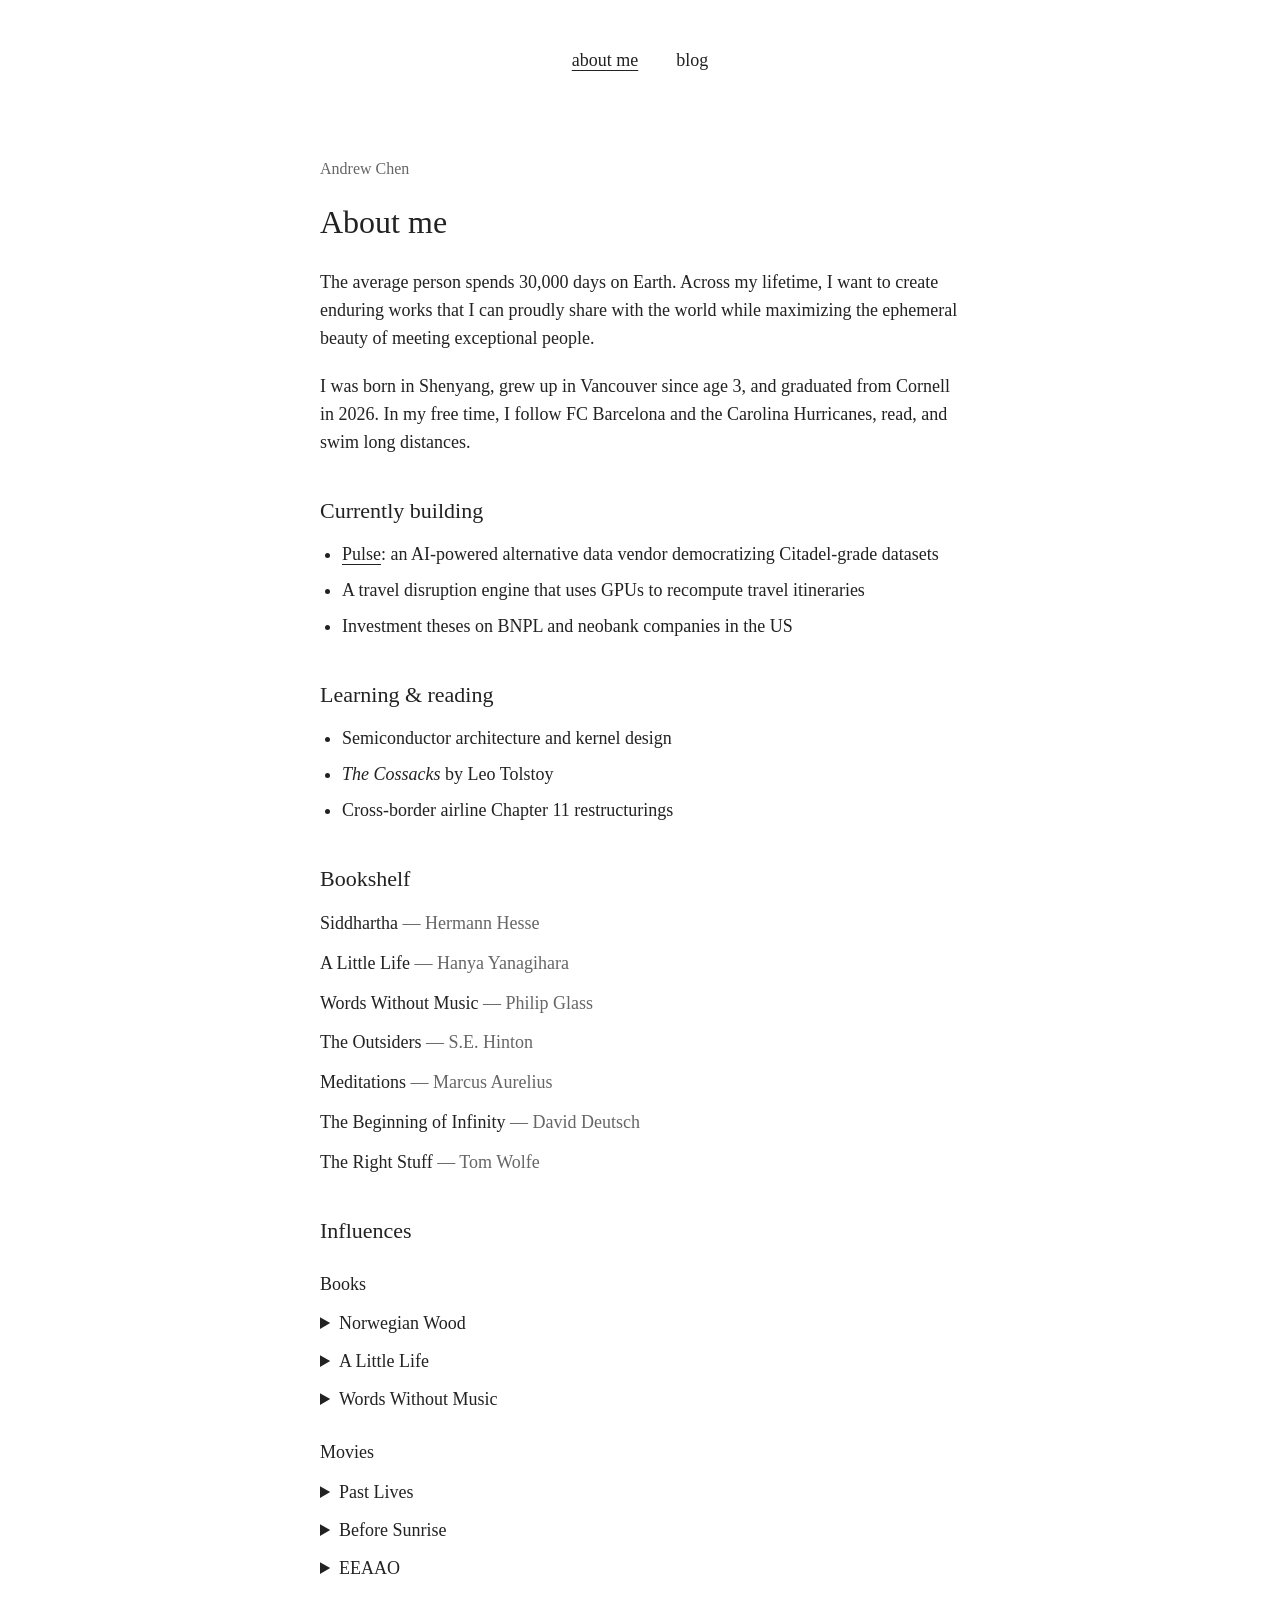
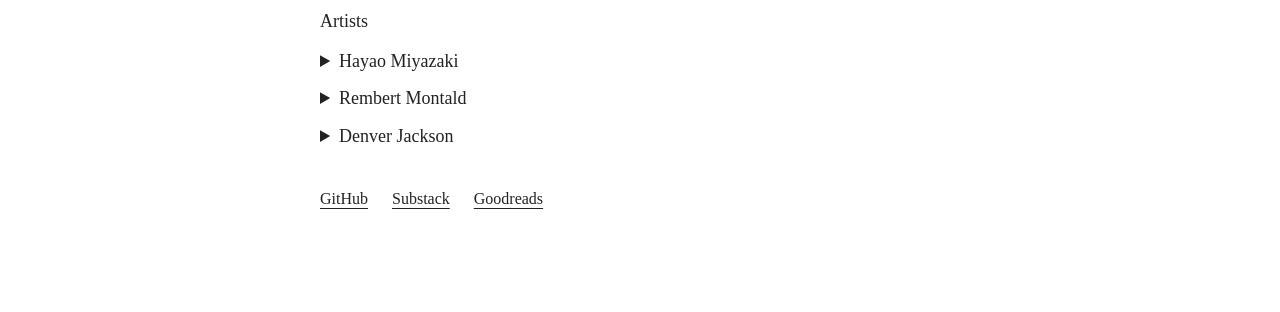
==== about.html @ 4387fb1f "Redesign personal site around halftone Caucasus artwork" ====
<!doctype html>
<html lang="en">
<head>
  <meta charset="utf-8">
  <meta name="viewport" content="width=device-width, initial-scale=1">
  <meta name="description" content="About Andrew Chen: projects, reading, and influences.">
  <title>About me | Andrew Chen</title>
  <link rel="stylesheet" href="styles/main.css">
</head>
<body>
  <header class="site-header">
    <nav aria-label="Main navigation">
      <a href="about.html" aria-current="page">about me</a>
      <a href="blog.html">blog</a>
    </nav>
  </header>
  <main class="reading-page">
    <a class="home-link" href="index.html">Andrew Chen</a>
    <h1>About me</h1>
    <p>The average person spends 30,000 days on Earth. Across my lifetime, I want to create enduring works that I can proudly share with the world while maximizing the ephemeral beauty of meeting exceptional people.</p>
    <p>I was born in Shenyang, grew up in Vancouver since age 3, and graduated from Cornell in 2026. In my free time, I follow FC Barcelona and the Carolina Hurricanes, read, and swim long distances.</p>
    <section>
      <h2>Currently building</h2>
      <ul>
        <li><a href="https://pulseio.co">Pulse</a>: an AI-powered alternative data vendor democratizing Citadel-grade datasets</li>
        <li>A travel disruption engine that uses GPUs to recompute travel itineraries</li>
        <li>Investment theses on BNPL and neobank companies in the US</li>
      </ul>
    </section>
    <section>
      <h2>Learning &amp; reading</h2>
      <ul>
        <li>Semiconductor architecture and kernel design</li>
        <li><i>The Cossacks</i> by Leo Tolstoy</li>
        <li>Cross-border airline Chapter 11 restructurings</li>
      </ul>
    </section>
    <section>
      <h2>Bookshelf</h2>
      <ul class="book-list">
        <li>Siddhartha <span>— Hermann Hesse</span></li>
        <li>A Little Life <span>— Hanya Yanagihara</span></li>
        <li>Words Without Music <span>— Philip Glass</span></li>
        <li>The Outsiders <span>— S.E. Hinton</span></li>
        <li>Meditations <span>— Marcus Aurelius</span></li>
        <li>The Beginning of Infinity <span>— David Deutsch</span></li>
        <li>The Right Stuff <span>— Tom Wolfe</span></li>
      </ul>
    </section>
    <section>
      <h2>Influences</h2>
      <h3>Books</h3>
      <details><summary>Norwegian Wood</summary><p>A book about heartbreak, memory, and what it means to keep moving.</p></details>
      <details><summary>A Little Life</summary><p>A story about friendship, ambition, and trauma over decades.</p></details>
      <details><summary>Words Without Music</summary><p>Philip Glass’ persistence over decades is a reminder to keep your creative identity intact.</p></details>
      <h3>Movies</h3>
      <details><summary>Past Lives</summary><p>A film about timing, distance, and the lives that could have been.</p></details>
      <details><summary>Before Sunrise</summary><p>A romantic reminder to be present with people and with life.</p></details>
      <details><summary>EEAAO</summary><p>A multiverse story that still lands on the simplest human choice: kindness.</p></details>
      <h3>Artists</h3>
      <details><summary>Hayao Miyazaki</summary><p>A model of patience and craft: decades of work before the masterpieces.</p></details>
      <details><summary>Rembert Montald</summary><p>Proof that drawing is learnable with discipline and time.</p></details>
      <details><summary>Denver Jackson</summary><p>A reminder to aim higher and sooner, and to ship the thing.</p></details>
    </section>
    <footer class="social-links" aria-label="Elsewhere">
      <a href="https://github.com/andrewchen3">GitHub</a>
      <a href="https://andrewchen3.substack.com">Substack</a>
      <a href="https://www.goodreads.com/user/show/167103746-andrew">Goodreads</a>
    </footer>
  </main>
</body>
</html>
---- styles/main.css ----
﻿:root {
  color-scheme: light;
  font-family: "Times New Roman", Times, serif;
  font-weight: 400;
  color: #222;
  background: #fff;
  font-synthesis: none;
}
*, *::before, *::after { box-sizing: border-box; }
body { margin: 0; font-size: 18px; line-height: 1.55; }
h1, h2, h3, strong, b, button, input { font-family: inherit; font-weight: 400; }
a { color: inherit; text-decoration-thickness: 1px; text-underline-offset: 4px; }
a:hover { color: #656565; }
a:focus-visible, summary:focus-visible { outline: 1px solid #222; outline-offset: 6px; }
.site-header { width: min(100% - 64px, 1040px); margin: 0 auto; padding: 39px 0 30px; }
.site-header nav { display: flex; justify-content: center; gap: 38px; }
.site-header a { display: inline-flex; align-items: center; min-height: 44px; text-decoration: none; }
.site-header a:hover, .site-header a[aria-current="page"] { text-decoration: underline; }
.home-main { padding: 36px 32px 72px; }
.hero-artwork { width: min(100%, 960px); margin: 0 auto; }
.hero-artwork img { width: 100%; height: auto; display: block; }
.hero-artwork figcaption { display: flex; justify-content: space-between; gap: 8px 24px; margin-top: 15px; color: #666; font-size: 14px; line-height: 1.4; }
.hero-artwork figcaption a { text-decoration: none; }
.hero-artwork figcaption a:hover { text-decoration: underline; }
.reading-page { width: min(100% - 48px, 640px); margin: 42px auto 100px; }
.home-link { font-size: 16px; color: #666; text-decoration: none; }
.home-link:hover { text-decoration: underline; }
h1 { font-size: 32px; line-height: 1.2; margin: 20px 0 28px; }
h2 { font-size: 22px; line-height: 1.3; margin: 0 0 16px; }
h3 { font-size: 18px; margin: 25px 0 12px; }
p { margin: 0 0 20px; }
section { margin-top: 40px; }
ul { padding-left: 22px; margin: 0 0 24px; }
li { margin-bottom: 8px; }
.social-links { display: flex; flex-wrap: wrap; gap: 12px 24px; margin-top: 36px; font-size: 16px; }
.book-list { list-style: none; padding: 0; }
.book-list li { margin-bottom: 12px; }
.book-list span { color: #666; }
details { margin-bottom: 10px; }
summary { cursor: pointer; width: fit-content; }
details p { color: #666; margin: 8px 0 18px 20px; }
.writing-list ul { padding: 0; list-style: none; }
.writing-list li { display: flex; justify-content: space-between; align-items: baseline; gap: 24px; border-bottom: 1px solid #e6e6e6; padding: 17px 0; margin: 0; }
.note { color: #666; font-size: 14px; }
.archive-link { margin-top: 40px; font-size: 16px; }
.visually-hidden { position: absolute; width: 1px; height: 1px; padding: 0; margin: -1px; overflow: hidden; clip-path: inset(50%); white-space: nowrap; border: 0; }
@media (max-width: 600px) {
  .site-header { width: calc(100% - 40px); padding: 22px 0 18px; }
  .site-header nav { gap: 32px; }
  .home-main { padding: 42px 20px 48px; }
  .hero-artwork figcaption { flex-direction: column; font-size: 14px; margin-top: 13px; gap: 4px; }
  .reading-page { margin-top: 30px; }
  h1 { font-size: 29px; }
}
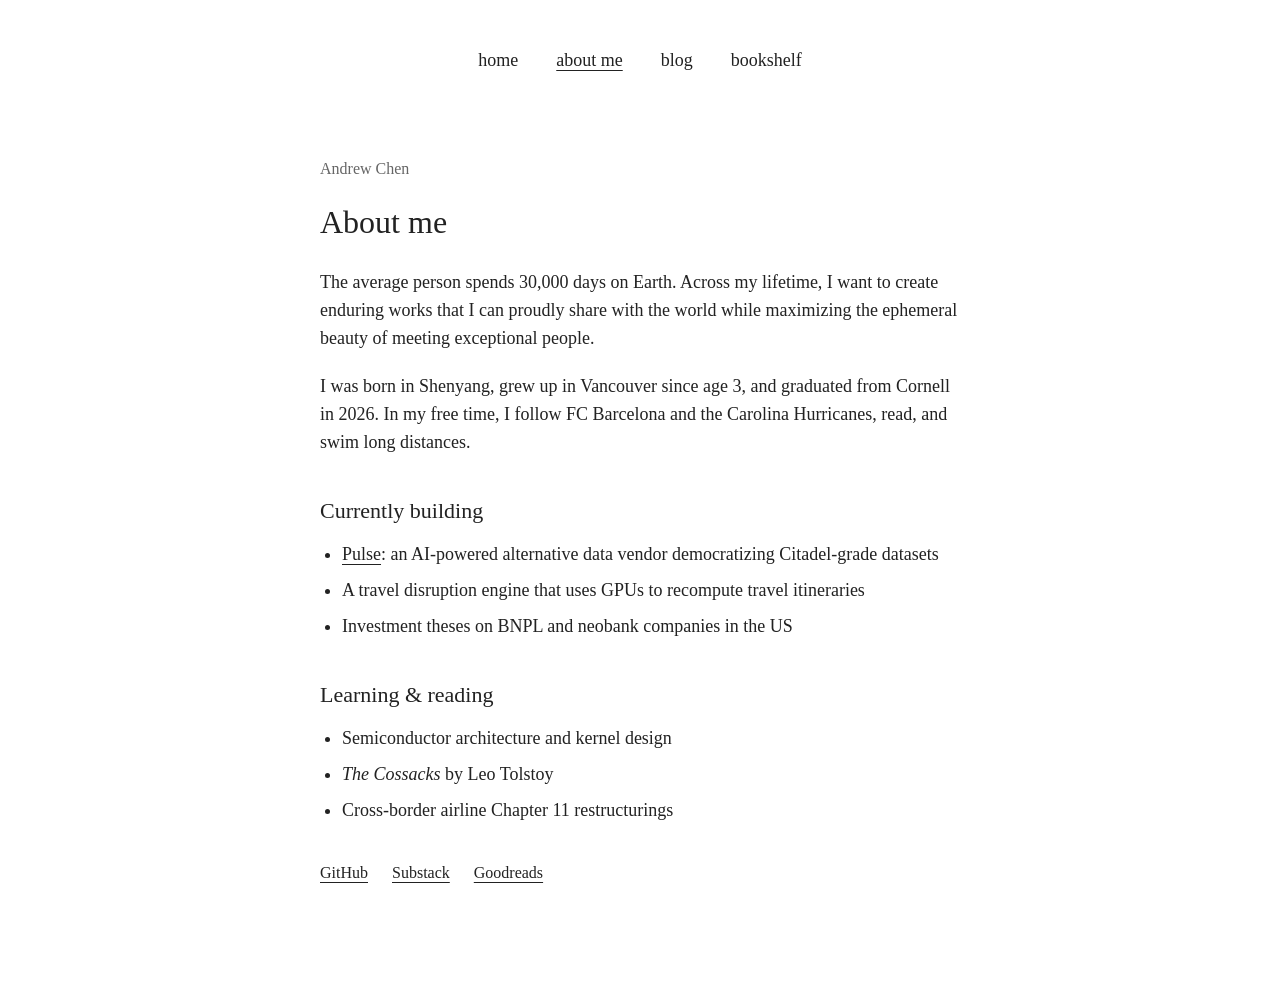
==== commit e71233a2: "Add Home navigation and dedicated interactive upright bookshelf" ====
--- a/about.html
+++ b/about.html
@@ -3,15 +3,17 @@
 <head>
   <meta charset="utf-8">
   <meta name="viewport" content="width=device-width, initial-scale=1">
-  <meta name="description" content="About Andrew Chen: projects, reading, and influences.">
+  <meta name="description" content="About Andrew Chen: background, projects, and interests.">
   <title>About me | Andrew Chen</title>
   <link rel="stylesheet" href="styles/main.css">
 </head>
 <body>
   <header class="site-header">
     <nav aria-label="Main navigation">
+      <a href="index.html">home</a>
       <a href="about.html" aria-current="page">about me</a>
       <a href="blog.html">blog</a>
+      <a href="bookshelf.html">bookshelf</a>
     </nav>
   </header>
   <main class="reading-page">
@@ -35,33 +37,6 @@
         <li>Cross-border airline Chapter 11 restructurings</li>
       </ul>
     </section>
-    <section>
-      <h2>Bookshelf</h2>
-      <ul class="book-list">
-        <li>Siddhartha <span>— Hermann Hesse</span></li>
-        <li>A Little Life <span>— Hanya Yanagihara</span></li>
-        <li>Words Without Music <span>— Philip Glass</span></li>
-        <li>The Outsiders <span>— S.E. Hinton</span></li>
-        <li>Meditations <span>— Marcus Aurelius</span></li>
-        <li>The Beginning of Infinity <span>— David Deutsch</span></li>
-        <li>The Right Stuff <span>— Tom Wolfe</span></li>
-      </ul>
-    </section>
-    <section>
-      <h2>Influences</h2>
-      <h3>Books</h3>
-      <details><summary>Norwegian Wood</summary><p>A book about heartbreak, memory, and what it means to keep moving.</p></details>
-      <details><summary>A Little Life</summary><p>A story about friendship, ambition, and trauma over decades.</p></details>
-      <details><summary>Words Without Music</summary><p>Philip Glass’ persistence over decades is a reminder to keep your creative identity intact.</p></details>
-      <h3>Movies</h3>
-      <details><summary>Past Lives</summary><p>A film about timing, distance, and the lives that could have been.</p></details>
-      <details><summary>Before Sunrise</summary><p>A romantic reminder to be present with people and with life.</p></details>
-      <details><summary>EEAAO</summary><p>A multiverse story that still lands on the simplest human choice: kindness.</p></details>
-      <h3>Artists</h3>
-      <details><summary>Hayao Miyazaki</summary><p>A model of patience and craft: decades of work before the masterpieces.</p></details>
-      <details><summary>Rembert Montald</summary><p>Proof that drawing is learnable with discipline and time.</p></details>
-      <details><summary>Denver Jackson</summary><p>A reminder to aim higher and sooner, and to ship the thing.</p></details>
-    </section>
     <footer class="social-links" aria-label="Elsewhere">
       <a href="https://github.com/andrewchen3">GitHub</a>
       <a href="https://andrewchen3.substack.com">Substack</a>
--- a/styles/main.css
+++ b/styles/main.css
@@ -13,7 +13,7 @@
 a:hover { color: #656565; }
 a:focus-visible, summary:focus-visible { outline: 1px solid #222; outline-offset: 6px; }
 .site-header { width: min(100% - 64px, 1040px); margin: 0 auto; padding: 39px 0 30px; }
-.site-header nav { display: flex; justify-content: center; gap: 38px; }
+.site-header nav { display: flex; justify-content: center; flex-wrap: wrap; gap: 8px 38px; }
 .site-header a { display: inline-flex; align-items: center; min-height: 44px; text-decoration: none; }
 .site-header a:hover, .site-header a[aria-current="page"] { text-decoration: underline; }
 .home-main { padding: 36px 32px 72px; }
@@ -46,7 +46,7 @@
 .visually-hidden { position: absolute; width: 1px; height: 1px; padding: 0; margin: -1px; overflow: hidden; clip-path: inset(50%); white-space: nowrap; border: 0; }
 @media (max-width: 600px) {
   .site-header { width: calc(100% - 40px); padding: 22px 0 18px; }
-  .site-header nav { gap: 32px; }
+  .site-header nav { gap: 8px 24px; }
   .home-main { padding: 42px 20px 48px; }
   .hero-artwork figcaption { flex-direction: column; font-size: 14px; margin-top: 13px; gap: 4px; }
   .reading-page { margin-top: 30px; }
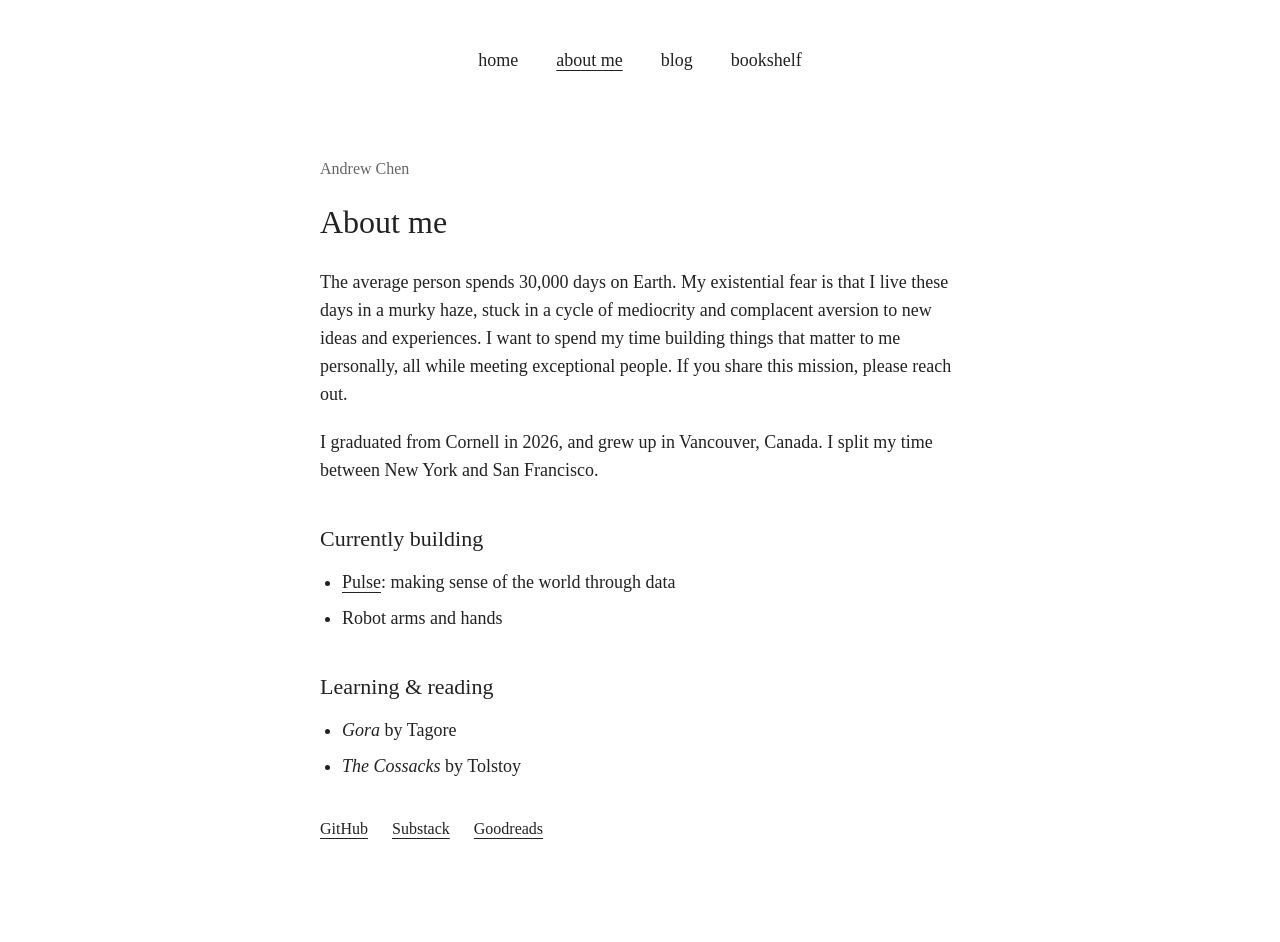
==== commit 49c84300: "vF" ====
--- a/about.html
+++ b/about.html
@@ -19,27 +19,25 @@
   <main class="reading-page">
     <a class="home-link" href="index.html">Andrew Chen</a>
     <h1>About me</h1>
-    <p>The average person spends 30,000 days on Earth. Across my lifetime, I want to create enduring works that I can proudly share with the world while maximizing the ephemeral beauty of meeting exceptional people.</p>
-    <p>I was born in Shenyang, grew up in Vancouver since age 3, and graduated from Cornell in 2026. In my free time, I follow FC Barcelona and the Carolina Hurricanes, read, and swim long distances.</p>
+    <p>The average person spends 30,000 days on Earth. My existential fear is that I live these days in a murky haze, stuck in a cycle of mediocrity and complacent aversion to new ideas and experiences. I want to spend my time building things that matter to me personally, all while meeting exceptional people. If you share this mission, please reach out. </p>
+    <p>I graduated from Cornell in 2026, and grew up in Vancouver, Canada. I split my time between New York and San Francisco. </p>
     <section>
       <h2>Currently building</h2>
       <ul>
-        <li><a href="https://pulseio.co">Pulse</a>: an AI-powered alternative data vendor democratizing Citadel-grade datasets</li>
-        <li>A travel disruption engine that uses GPUs to recompute travel itineraries</li>
-        <li>Investment theses on BNPL and neobank companies in the US</li>
+        <li><a href="https://pulseio.co">Pulse</a>: making sense of the world through data</li>
+        <li>Robot arms and hands</li>
       </ul>
     </section>
     <section>
       <h2>Learning &amp; reading</h2>
       <ul>
-        <li>Semiconductor architecture and kernel design</li>
-        <li><i>The Cossacks</i> by Leo Tolstoy</li>
-        <li>Cross-border airline Chapter 11 restructurings</li>
+        <li><i>Gora</i> by Tagore</li>
+        <li><i>The Cossacks</i> by Tolstoy</li>
       </ul>
     </section>
     <footer class="social-links" aria-label="Elsewhere">
-      <a href="https://github.com/andrewchen3">GitHub</a>
-      <a href="https://andrewchen3.substack.com">Substack</a>
+      <a href="https://github.com/xeroxandrew">GitHub</a>
+      <a href="https://substack.com/@braviary">Substack</a>
       <a href="https://www.goodreads.com/user/show/167103746-andrew">Goodreads</a>
     </footer>
   </main>
--- a/styles/main.css
+++ b/styles/main.css
@@ -43,6 +43,8 @@
 .writing-list li { display: flex; justify-content: space-between; align-items: baseline; gap: 24px; border-bottom: 1px solid #e6e6e6; padding: 17px 0; margin: 0; }
 .note { color: #666; font-size: 14px; }
 .archive-link { margin-top: 40px; font-size: 16px; }
+.article-titles { list-style: none; padding: 0; }
+.article-titles li { margin-bottom: 18px; }
 .visually-hidden { position: absolute; width: 1px; height: 1px; padding: 0; margin: -1px; overflow: hidden; clip-path: inset(50%); white-space: nowrap; border: 0; }
 @media (max-width: 600px) {
   .site-header { width: calc(100% - 40px); padding: 22px 0 18px; }
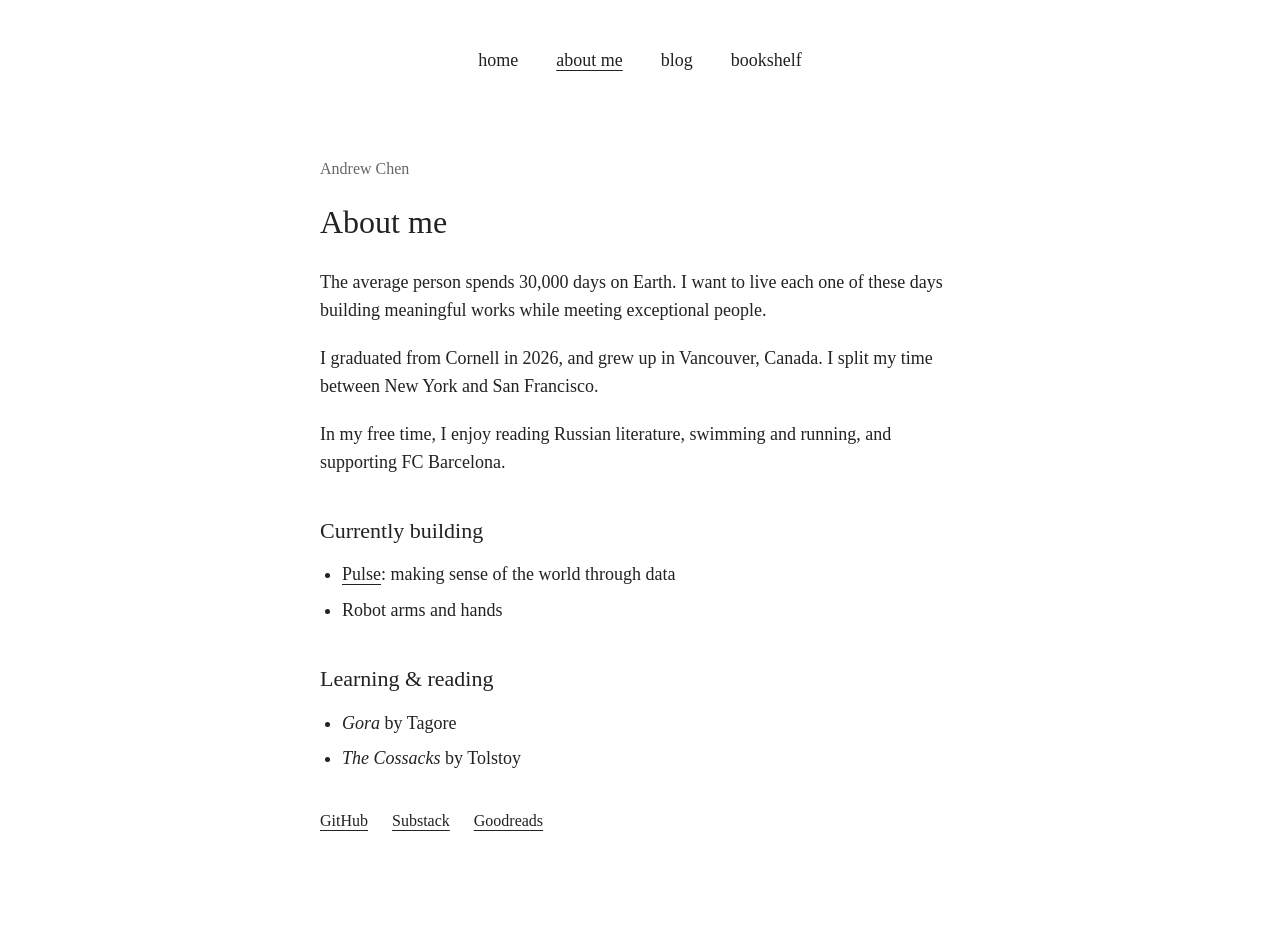
==== commit 76ba0e6e: "changes" ====
--- a/about.html
+++ b/about.html
@@ -19,8 +19,9 @@
   <main class="reading-page">
     <a class="home-link" href="index.html">Andrew Chen</a>
     <h1>About me</h1>
-    <p>The average person spends 30,000 days on Earth. My existential fear is that I live these days in a murky haze, stuck in a cycle of mediocrity and complacent aversion to new ideas and experiences. I want to spend my time building things that matter to me personally, all while meeting exceptional people. If you share this mission, please reach out. </p>
+    <p>The average person spends 30,000 days on Earth. I want to live each one of these days building meaningful works while meeting exceptional people. </p>
     <p>I graduated from Cornell in 2026, and grew up in Vancouver, Canada. I split my time between New York and San Francisco. </p>
+    <p>In my free time, I enjoy reading Russian literature, swimming and running, and supporting FC Barcelona. </p>
     <section>
       <h2>Currently building</h2>
       <ul>
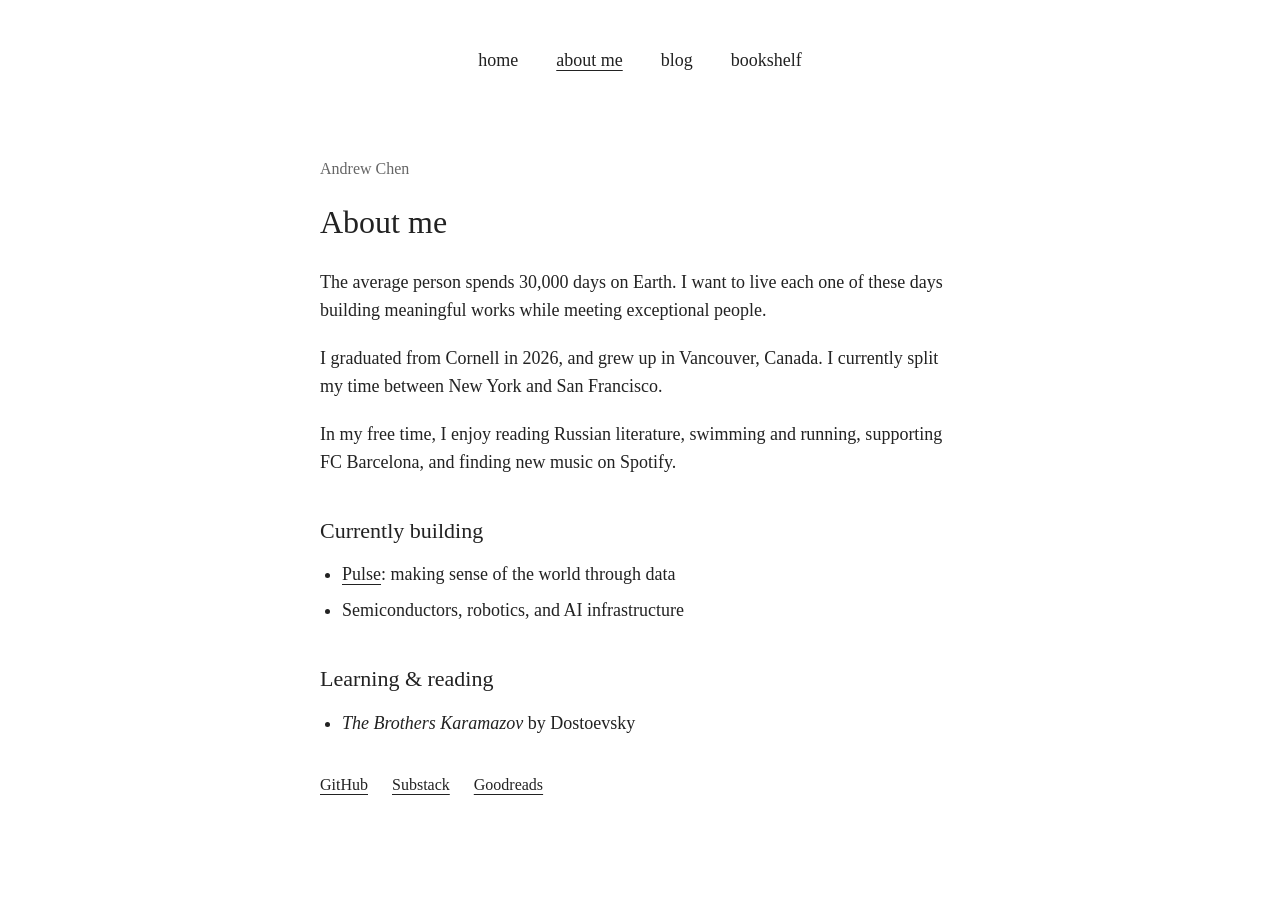
==== commit 30dcd3de: "minor changes to about me" ====
--- a/about.html
+++ b/about.html
@@ -20,20 +20,19 @@
     <a class="home-link" href="index.html">Andrew Chen</a>
     <h1>About me</h1>
     <p>The average person spends 30,000 days on Earth. I want to live each one of these days building meaningful works while meeting exceptional people. </p>
-    <p>I graduated from Cornell in 2026, and grew up in Vancouver, Canada. I split my time between New York and San Francisco. </p>
-    <p>In my free time, I enjoy reading Russian literature, swimming and running, and supporting FC Barcelona. </p>
+    <p>I graduated from Cornell in 2026, and grew up in Vancouver, Canada. I currently split my time between New York and San Francisco. </p>
+    <p>In my free time, I enjoy reading Russian literature, swimming and running, supporting FC Barcelona, and finding new music on Spotify. </p>
     <section>
       <h2>Currently building</h2>
       <ul>
         <li><a href="https://pulseio.co">Pulse</a>: making sense of the world through data</li>
-        <li>Robot arms and hands</li>
+        <li>Semiconductors, robotics, and AI infrastructure</li>
       </ul>
     </section>
     <section>
       <h2>Learning &amp; reading</h2>
       <ul>
-        <li><i>Gora</i> by Tagore</li>
-        <li><i>The Cossacks</i> by Tolstoy</li>
+        <li><i>The Brothers Karamazov</i> by Dostoevsky</li>
       </ul>
     </section>
     <footer class="social-links" aria-label="Elsewhere">
